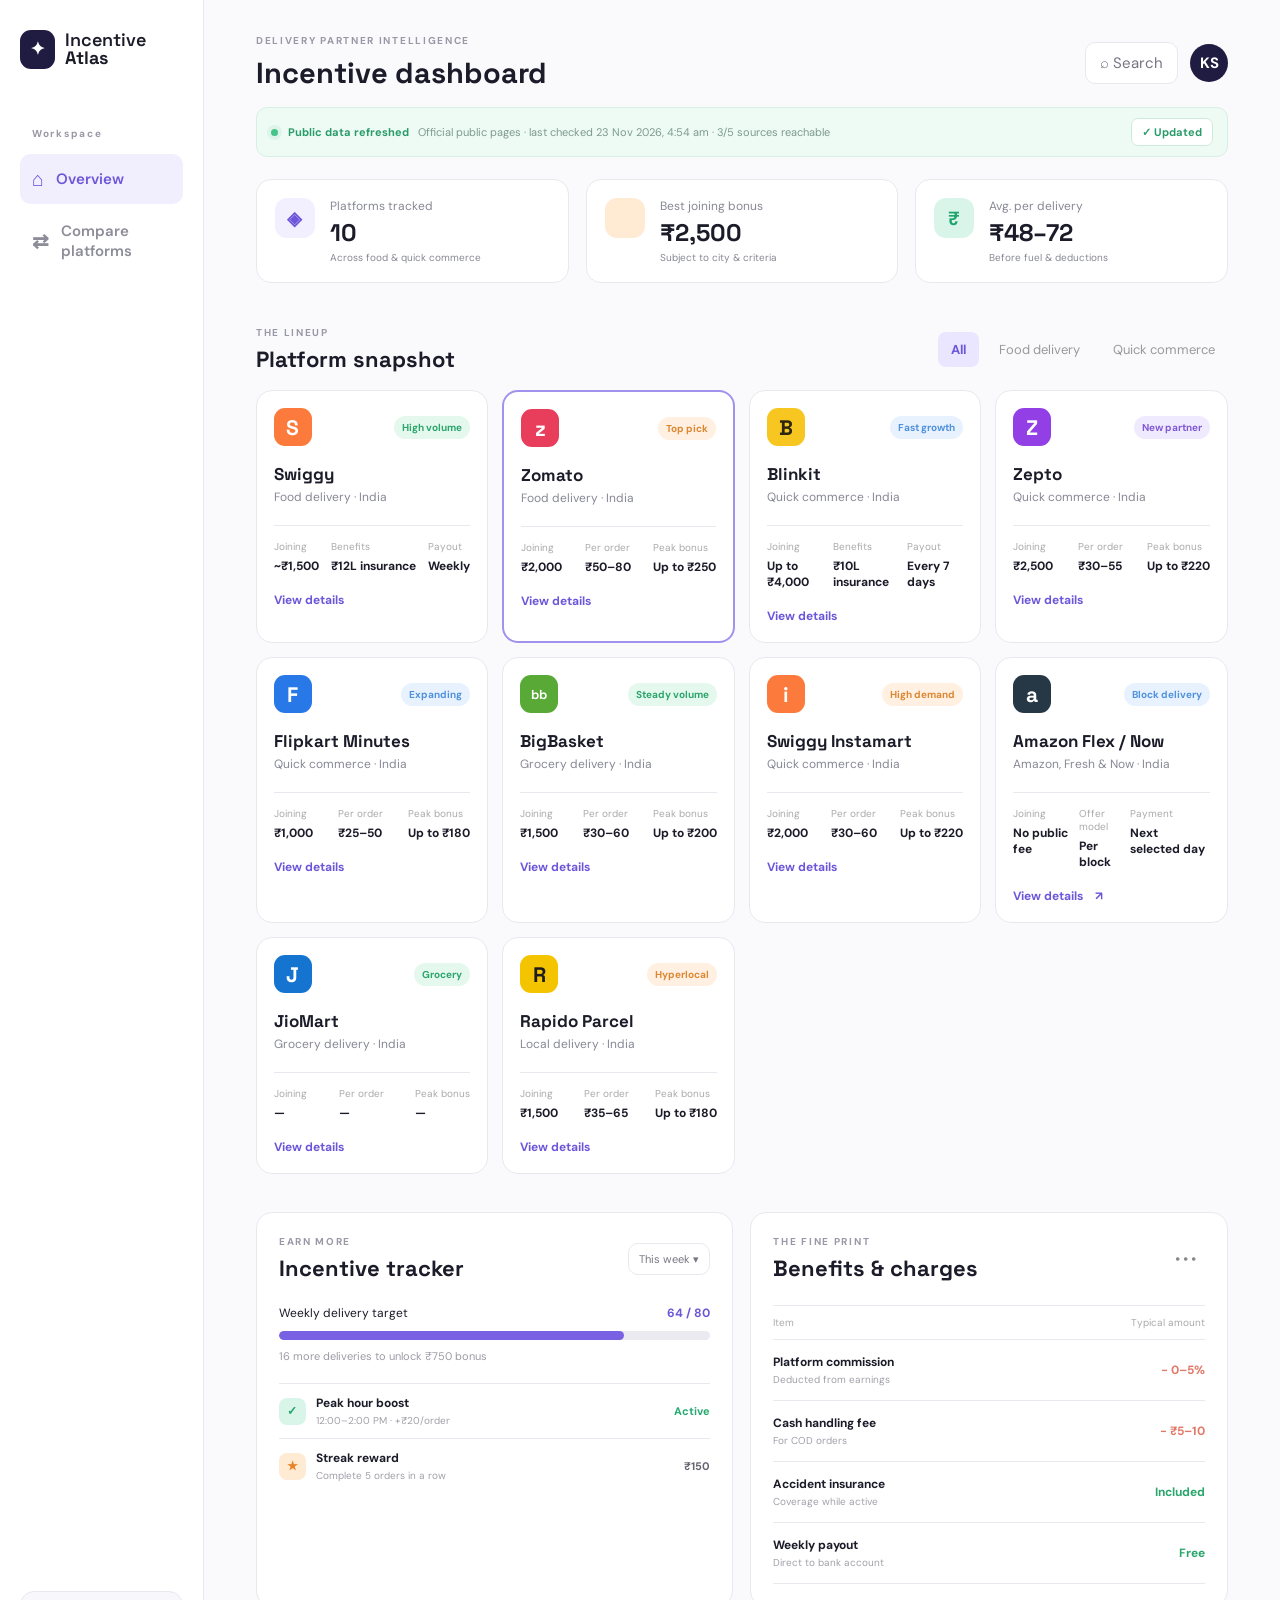
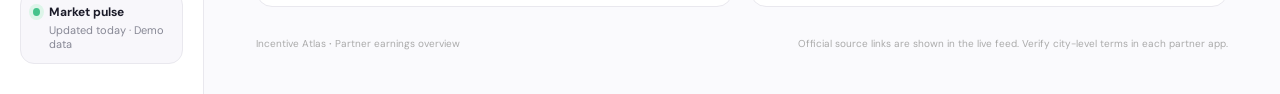
==== index.html @ b189406c "Add Incentive Atlas dashboard" ====
<!doctype html>
<html lang="en">
  <head>
    <meta charset="UTF-8" />
    <meta name="viewport" content="width=device-width, initial-scale=1.0" />
    <title>Incentive Atlas — Delivery platform dashboard</title>
    <link rel="preconnect" href="https://fonts.googleapis.com" />
    <link rel="preconnect" href="https://fonts.gstatic.com" crossorigin />
    <link href="https://fonts.googleapis.com/css2?family=DM+Sans:wght@400;500;600;700&family=Space+Grotesk:wght@500;600;700&display=swap" rel="stylesheet" />
    <link rel="stylesheet" href="styles.css" />
  </head>
  <body>
    <div class="app-shell">
      <aside class="sidebar">
        <div class="brand"><span class="brand-mark">✦</span><span>Incentive<br /><b>Atlas</b></span></div>
        <div class="side-label">Workspace</div>
        <nav>
          <a class="active" href="#overview"><span>⌂</span> Overview</a>
          <a href="compare.html"><span>⇄</span> Compare platforms</a>
        </nav>
        <div class="sidebar-note"><span class="live-dot"></span><div><b>Market pulse</b><small>Updated today · Demo data</small></div></div>
      </aside>

      <main class="main-content">
        <header class="topbar">
          <div><p class="eyebrow">DELIVERY PARTNER INTELLIGENCE</p><h1>Incentive dashboard</h1></div>
          <div class="top-actions"><button class="ghost-btn">⌕ Search</button><button class="profile">KS</button></div>
        </header>
        <div class="live-bar"><span class="live-dot"></span><b>Public data refreshed</b><span id="feed-status">Official public pages · checking now</span><button id="refresh-feed">↻ Refresh data</button></div>

       

        <section class="stats-row">
          <div class="stat-card"><div class="stat-icon purple">◈</div><div><span>Platforms tracked</span><strong>10</strong><small>Across food & quick commerce</small></div></div>
          <div class="stat-card"><div class="stat-icon orange"></div><div><span>Best joining bonus</span><strong>₹2,500</strong><small>Subject to city & criteria</small></div></div>
          <div class="stat-card"><div class="stat-icon green">₹</div><div><span>Avg. per delivery</span><strong>₹48–72</strong><small>Before fuel & deductions</small></div></div>
        </section>

        <section class="section-head" id="platforms"><div><p class="eyebrow">THE LINEUP</p><h3>Platform snapshot</h3></div><div class="filter-group"><button class="filter active" data-filter="all">All</button><button class="filter" data-filter="food">Food delivery</button><button class="filter" data-filter="quick">Quick commerce</button></div></section>
        <section class="platform-grid">
          <article class="platform-card" data-type="food"><div class="platform-top"><div class="platform-brand swiggy-bg"><span>S</span></div><span class="status">High volume</span></div><h4>Swiggy</h4><p>Food delivery · India</p><div class="platform-numbers"><div><small>Joining</small><b>~₹1,500</b></div><div><small>Benefits</small><b>₹12L insurance</b></div><div><small>Payout</small><b>Weekly</b></div></div><button class="text-btn" onclick="openModal('Swiggy')">View details </button></article>
          <article class="platform-card featured" data-type="food"><div class="platform-top"><div class="platform-brand zomato-bg"><span>z</span></div><span class="status warm">Top pick</span></div><h4>Zomato</h4><p>Food delivery · India</p><div class="platform-numbers"><div><small>Joining</small><b>₹2,000</b></div><div><small>Per order</small><b>₹50–80</b></div><div><small>Peak bonus</small><b>Up to ₹250</b></div></div><button class="text-btn" onclick="openModal('Zomato')">View details </button></article>
          <article class="platform-card" data-type="quick"><div class="platform-top"><div class="platform-brand blinkit-bg"><span>B</span></div><span class="status blue">Fast growth</span></div><h4>Blinkit</h4><p>Quick commerce · India</p><div class="platform-numbers"><div><small>Joining</small><b>Up to ₹4,000</b></div><div><small>Benefits</small><b>₹10L insurance</b></div><div><small>Payout</small><b>Every 7 days</b></div></div><button class="text-btn" onclick="openModal('Blinkit')">View details </button></article>
          <article class="platform-card" data-type="quick"><div class="platform-top"><div class="platform-brand zepto-bg"><span>Z</span></div><span class="status purple-pill">New partner</span></div><h4>Zepto</h4><p>Quick commerce · India</p><div class="platform-numbers"><div><small>Joining</small><b>₹2,500</b></div><div><small>Per order</small><b>₹30–55</b></div><div><small>Peak bonus</small><b>Up to ₹220</b></div></div><button class="text-btn" onclick="openModal('Zepto')">View details </button></article>
          <article class="platform-card" data-type="quick"><div class="platform-top"><div class="platform-brand flipkart-bg"><span>F</span></div><span class="status blue">Expanding</span></div><h4>Flipkart Minutes</h4><p>Quick commerce · India</p><div class="platform-numbers"><div><small>Joining</small><b>₹1,000</b></div><div><small>Per order</small><b>₹25–50</b></div><div><small>Peak bonus</small><b>Up to ₹180</b></div></div><button class="text-btn" onclick="openModal('Flipkart Minutes')">View details </button></article>
          <article class="platform-card" data-type="quick"><div class="platform-top"><div class="platform-brand bigbasket-bg"><span>bb</span></div><span class="status">Steady volume</span></div><h4>BigBasket</h4><p>Grocery delivery · India</p><div class="platform-numbers"><div><small>Joining</small><b>₹1,500</b></div><div><small>Per order</small><b>₹30–60</b></div><div><small>Peak bonus</small><b>Up to ₹200</b></div></div><button class="text-btn" onclick="openModal('BigBasket')">View details </button></article>
          <article class="platform-card" data-type="quick"><div class="platform-top"><div class="platform-brand instamart-bg"><span>i</span></div><span class="status warm">High demand</span></div><h4>Swiggy Instamart</h4><p>Quick commerce · India</p><div class="platform-numbers"><div><small>Joining</small><b>₹2,000</b></div><div><small>Per order</small><b>₹30–60</b></div><div><small>Peak bonus</small><b>Up to ₹220</b></div></div><button class="text-btn" onclick="openModal('Swiggy Instamart')">View details </button></article>
          <article class="platform-card" data-type="quick"><div class="platform-top"><div class="platform-brand amazon-bg"><span>a</span></div><span class="status blue">Block delivery</span></div><h4>Amazon Flex / Now</h4><p>Amazon, Fresh & Now · India</p><div class="platform-numbers"><div><small>Joining</small><b>No public fee</b></div><div><small>Offer model</small><b>Per block</b></div><div><small>Payment</small><b>Next selected day</b></div></div><button class="text-btn" onclick="openModal('Amazon Flex / Amazon Now')">View details <span>↗</span></button></article>
          <article class="platform-card" data-type="quick"><div class="platform-top"><div class="platform-brand jiomart-bg"><span>J</span></div><span class="status">Grocery</span></div><h4>JioMart</h4><p>Grocery delivery · India</p><div class="platform-numbers"><div><small>Joining</small><b>—</b></div><div><small>Per order</small><b>—</b></div><div><small>Peak bonus</small><b>—</b></div></div><button class="text-btn" onclick="openModal('JioMart')">View details </button></article>
          <article class="platform-card" data-type="quick"><div class="platform-top"><div class="platform-brand rapido-bg"><span>R</span></div><span class="status warm">Hyperlocal</span></div><h4>Rapido Parcel</h4><p>Local delivery · India</p><div class="platform-numbers"><div><small>Joining</small><b>₹1,500</b></div><div><small>Per order</small><b>₹35–65</b></div><div><small>Peak bonus</small><b>Up to ₹180</b></div></div><button class="text-btn" onclick="openModal('Rapido Parcel')">View details </button></article>
        </section>

        <section class="lower-grid">
          <div class="panel" id="incentives"><div class="panel-head"><div><p class="eyebrow">EARN MORE</p><h3>Incentive tracker</h3></div><span class="date-chip">This week ▾</span></div><div class="progress-row"><div class="progress-label"><span>Weekly delivery target</span><b>64 / 80</b></div><div class="progress"><i style="width:80%"></i></div><small>16 more deliveries to unlock ₹750 bonus</small></div><div class="incentive-list"><div><span class="list-icon green">✓</span><div><b>Peak hour boost</b><small>12:00–2:00 PM · +₹20/order</small></div><strong>Active</strong></div><div><span class="list-icon orange">★</span><div><b>Streak reward</b><small>Complete 5 orders in a row</small></div><strong class="muted">₹150</strong></div><div><span class="list-icon purple">↗</span><div><b>Rain bonus</b><small>Automatically applied when active</small></div><strong class="muted">Variable</strong></div></div></div>
          <div class="panel" id="charges"><div class="panel-head"><div><p class="eyebrow">THE FINE PRINT</p><h3>Benefits & charges</h3></div><button class="dots">•••</button></div><div class="charge-table"><div class="table-row table-title"><span>Item</span><span>Typical amount</span></div><div class="table-row"><span><b>Platform commission</b><small>Deducted from earnings</small></span><strong class="negative">− 0–5%</strong></div><div class="table-row"><span><b>Cash handling fee</b><small>For COD orders</small></span><strong class="negative">− ₹5–10</strong></div><div class="table-row"><span><b>Accident insurance</b><small>Coverage while active</small></span><strong class="positive">Included</strong></div><div class="table-row"><span><b>Weekly payout</b><small>Direct to bank account</small></span><strong class="positive">Free</strong></div></div></div>
        </section>
        <footer><span>Incentive Atlas <b>·</b> Partner earnings overview</span><span>Official source links are shown in the live feed. Verify city-level terms in each partner app.</span></footer>
      </main>
    </div>
    <div class="modal-backdrop" id="modal" onclick="closeModal(event)"><div class="modal"><button class="modal-close" onclick="closeModal()">×</button><div class="modal-logo" id="modalLogo">S</div><p class="eyebrow">PLATFORM DETAILS</p><h2 id="modalTitle">Swiggy</h2><p id="modalCopy">Joining bonuses and earnings vary by city, slot, vehicle type, and current campaign. Use this panel as a quick comparison guide.</p><div class="modal-facts"><span><small>Joining bonus</small><b id="modalBonus">₹1,250</b></span><span><small>Earnings</small><b id="modalEarning">See app</b></span><span><small>Payout</small><b id="modalPayout">Weekly</b></span></div><div class="modal-extra"><p><b>Benefits:</b> <span id="modalBenefit">Partner benefits vary by campaign.</span></p><p><b>Charges:</b> <span id="modalFee">Check the partner agreement.</span></p></div><a id="modalSource" class="source-link" href="#" target="_blank" rel="noreferrer">Open official source ↗</a><button class="primary-btn" onclick="closeModal()">Got it</button></div></div>
    <script src="app.js?v=5"></script>
  </body>
</html>
---- styles.css ----
:root{--ink:#1b1b29;--muted:#878895;--line:#e9e8ee;--purple:#6d56d9;--lav:#f2efff;--cream:#fffaf2;--green:#d9f5e9;--orange:#ffead4}*{box-sizing:border-box}body{margin:0;background:#fafafd;color:var(--ink);font:15px 'DM Sans',sans-serif}h1,h2,h3,h4,p{margin:0}button{font:inherit;border:0;cursor:pointer}.app-shell{display:flex;min-height:100vh}.sidebar{width:238px;background:#fff;border-right:1px solid var(--line);padding:30px 20px;display:flex;flex-direction:column}.brand{display:flex;gap:10px;align-items:center;font:600 18px/1.05 'Space Grotesk'}.brand-mark{background:#201b40;color:#fff;border-radius:11px;padding:10px;font-size:18px}.side-label,.eyebrow{color:#9998a6;font-size:10px;letter-spacing:1.7px;font-weight:700}.side-label{margin:58px 12px 14px}nav{display:grid;gap:5px}nav a{color:#8d8c99;text-decoration:none;padding:12px;border-radius:11px;display:flex;gap:12px;align-items:center;font-weight:600}nav a.active,nav a:hover{background:#f1effe;color:var(--purple)}nav a span{font-size:20px}.sidebar-note{margin-top:auto;background:#f8f7fb;border:1px solid var(--line);border-radius:14px;padding:12px;display:flex;gap:9px}.sidebar-note small,.sidebar-note b{display:block}.sidebar-note b{font-size:12px}.sidebar-note small{color:var(--muted);font-size:11px;margin-top:3px}.live-dot{width:8px;height:8px;background:#45c38b;border-radius:50%;margin-top:4px;box-shadow:0 0 0 4px #ddf5e9}.main-content{width:min(1400px,100%);margin:auto;padding:34px 52px}.topbar,.section-head,.panel-head,.platform-top,.platform-numbers,.table-row,.progress-label{display:flex;align-items:center;justify-content:space-between}.topbar{margin-bottom:30px}.topbar h1{font:700 29px 'Space Grotesk';margin-top:7px}.top-actions{display:flex;gap:12px;align-items:center}.ghost-btn,.date-chip{background:#fff;border:1px solid var(--line);border-radius:10px;color:#777583;padding:10px 14px}.profile{height:38px;width:38px;border-radius:50%;background:#201b40;color:#fff;font-weight:700}.hero{min-height:315px;background:#242144;color:#fff;border-radius:24px;padding:42px 48px;display:flex;overflow:hidden;position:relative}.hero h2{font:600 42px/1.06 'Space Grotesk';letter-spacing:-1.7px;margin:13px 0}.hero h2 em{font-style:normal;color:#c6bbff}.hero-copy{color:#c4c2d3;max-width:420px;line-height:1.6}.mint{color:#8de1bf}.primary-btn{background:#7b63e8;color:#fff;padding:12px 17px;border-radius:10px;font-weight:700;margin-top:24px}.primary-btn span{margin-left:18px}.hero-art{flex:1;position:relative;min-width:390px}.orbit{position:absolute;border:1px solid #5b5486;border-radius:50%;transform:rotate(-15deg)}.orbit-one{width:320px;height:180px;right:8%;top:31px}.orbit-two{width:250px;height:290px;right:22%;top:-20px}.sun{position:absolute;right:28%;top:76px;background:#ffb96d;color:#5a3b27;height:112px;width:112px;display:grid;place-items:center;border-radius:50%;font:700 53px 'Space Grotesk';box-shadow:0 0 0 18px #f5ab6e22}.hero-card{position:absolute;background:#fff;color:var(--ink);padding:10px 13px;border-radius:12px;box-shadow:0 8px 22px #17143144;display:grid;grid-template-columns:auto 1fr;column-gap:9px;min-width:120px}.hero-card b{font-size:13px}.hero-card small{grid-column:2;color:#999;font-size:10px}.card-a{right:45%;top:9px}.card-b{right:4%;top:135px}.card-c{right:39%;bottom:12px}.mini-logo{grid-row:span 2;width:24px;height:24px;border-radius:7px;color:#fff;display:grid;place-items:center;font-weight:700}.swiggy{background:#fc7a3b}.blinkit{background:#f5bf28}.zepto{background:#9a48e9}.stats-row{display:grid;grid-template-columns:repeat(3,1fr);gap:17px;margin:22px 0 43px}.stat-card{background:#fff;border:1px solid var(--line);border-radius:15px;padding:18px;display:flex;gap:15px;align-items:flex-start}.stat-icon{width:40px;height:40px;border-radius:12px;display:grid;place-items:center;font-weight:700;font-size:19px}.purple{background:var(--lav);color:var(--purple)}.orange{background:var(--orange);color:#e88328}.green{background:var(--green);color:#20a66c}.stat-card span,.stat-card small{display:block;color:var(--muted);font-size:12px}.stat-card strong{display:block;font:700 24px 'Space Grotesk';margin:3px 0}.stat-card small{font-size:10px}.section-head{margin-bottom:17px}.section-head h3,.panel h3{font:700 22px 'Space Grotesk';margin-top:6px}.filter-group{display:flex;gap:7px}.filter{background:transparent;color:#999;padding:9px 13px;border-radius:8px;font-size:13px}.filter.active{background:#eae6ff;color:var(--purple);font-weight:700}.platform-grid{display:grid;grid-template-columns:repeat(4,1fr);gap:14px}.platform-card{background:#fff;border:1px solid var(--line);border-radius:16px;padding:17px;transition:transform .2s,box-shadow .2s}.platform-card:hover{transform:translateY(-3px);box-shadow:0 11px 25px #40356612}.platform-card.featured{border:2px solid #a093ed}.platform-brand{width:38px;height:38px;display:grid;place-items:center;border-radius:11px;color:#fff;font:700 21px 'Space Grotesk'}.swiggy-bg{background:#fc7a3b}.zomato-bg{background:#e83e5b}.blinkit-bg{background:#f7c620;color:#2d260c}.zepto-bg{background:#9240e5}.status{background:#e5f8ed;color:#2aa56c;padding:5px 8px;border-radius:20px;font-size:10px;font-weight:700}.status.warm{background:#fff0e2;color:#dd8732}.status.blue{background:#e8f2ff;color:#4f91dd}.purple-pill{background:#f0eaff;color:#8059d5}.platform-card h4{font:700 17px 'Space Grotesk';margin-top:17px}.platform-card p{color:var(--muted);font-size:12px;margin:4px 0 20px}.platform-numbers{align-items:start;border-top:1px solid var(--line);padding-top:14px;gap:7px}.platform-numbers small{display:block;color:#aaa;font-size:10px}.platform-numbers b{font-size:12px;display:block;margin-top:5px}.text-btn{background:none;color:var(--purple);font-size:12px;font-weight:700;margin-top:18px;padding:0}.text-btn span{margin-left:9px}.lower-grid{display:grid;grid-template-columns:1fr 1fr;gap:17px;margin-top:38px}.panel{background:#fff;border:1px solid var(--line);border-radius:16px;padding:22px}.panel-head{margin-bottom:23px}.date-chip{font-size:11px;padding:8px 10px}.progress-label{font-size:12px;margin-bottom:10px}.progress-label b{color:var(--purple)}.progress{height:9px;background:#eceaf1;border-radius:10px;overflow:hidden}.progress i{height:100%;background:#7861e3;display:block;border-radius:10px}.progress-row>small{color:#9c9ba6;font-size:11px;display:block;margin-top:9px}.incentive-list{margin-top:20px}.incentive-list>div{display:flex;align-items:center;gap:10px;padding:11px 0;border-top:1px solid var(--line)}.list-icon{width:27px;height:27px;border-radius:8px;display:grid;place-items:center;font-size:12px;font-weight:700}.incentive-list b,.incentive-list small{display:block}.incentive-list b{font-size:12px}.incentive-list small{color:#a1a0aa;font-size:10px;margin-top:3px}.incentive-list strong{margin-left:auto;color:#26aa70;font-size:11px}.incentive-list strong.muted{color:#666471}.dots{color:#888;background:none;letter-spacing:3px}.charge-table{border-top:1px solid var(--line)}.table-row{padding:14px 0;border-bottom:1px solid var(--line);font-size:12px}.table-row span:first-child{display:grid;gap:3px}.table-row small{color:#a1a0aa;font-size:10px}.table-title{color:#aaa;font-size:10px;padding:10px 0}.negative{color:#e27867}.positive{color:#2aa56c}footer{display:flex;justify-content:space-between;color:#aaa;font-size:10px;margin:30px 0 10px}.modal-backdrop{position:fixed;inset:0;background:#18152d88;display:none;place-items:center;padding:20px}.modal-backdrop.show{display:grid}.modal{background:#fff;border-radius:20px;padding:30px;max-width:390px;width:100%;position:relative}.modal-close{position:absolute;right:18px;top:15px;background:none;font-size:24px;color:#999}.modal-logo{width:50px;height:50px;border-radius:14px;background:#fc7a3b;color:#fff;display:grid;place-items:center;font:700 25px 'Space Grotesk';margin-bottom:22px}.modal h2{font:700 28px 'Space Grotesk';margin:8px 0}.modal p:not(.eyebrow){color:#888;line-height:1.5;font-size:13px}.modal-facts{display:grid;grid-template-columns:repeat(3,1fr);gap:8px;margin-top:22px}.modal-facts span{background:#f8f7fb;border-radius:10px;padding:10px}.modal-facts small,.modal-facts b{display:block;font-size:10px}.modal-facts b{font-size:12px;margin-top:5px}
@media(max-width:1050px){.sidebar{width:190px}.main-content{padding:28px}.platform-grid{grid-template-columns:repeat(2,1fr)}.hero-art{min-width:320px}.card-a{right:35%}.card-c{right:24%}.sun{right:19%}}@media(max-width:720px){.sidebar{display:none}.main-content{padding:20px 14px}.hero{padding:28px;display:block}.hero h2{font-size:34px}.hero-art{height:180px;min-width:0;margin-top:20px}.sun{right:30%;top:35px}.card-a{right:45%;top:0}.card-b{right:0;top:80px}.card-c{right:35%;bottom:0}.stats-row,.lower-grid{grid-template-columns:1fr}.section-head{align-items:flex-start;gap:10px;display:block}.filter-group{margin-top:15px;overflow:auto}.platform-grid{grid-template-columns:1fr 1fr}.platform-numbers{display:block}.platform-numbers>div{display:flex;justify-content:space-between;margin:5px 0}.platform-numbers b{margin:0}footer{display:block;line-height:1.8}}
.flipkart-bg{background:#2878e8}.bigbasket-bg{background:#58a935;font-size:13px}.instamart-bg{background:#fc7a3b}.amazon-bg{background:#263746}.jiomart-bg{background:#1674d1}.rapido-bg{background:#f5c400;color:#1c1c1c}.live-bar{display:flex;align-items:center;gap:9px;background:#eefaf4;border:1px solid #d6f1e3;color:#299b69;border-radius:11px;padding:10px 14px;font-size:11px;margin:-14px 0 20px}.live-bar .live-dot{margin:0 1px 0 0;width:7px;height:7px}.live-bar span:nth-child(3){color:#7c9b8c}.live-bar button{margin-left:auto;background:#fff;border:1px solid #cdebdc;color:#299b69;border-radius:7px;padding:6px 10px;font-size:11px;font-weight:700}
.platform-card{cursor:pointer}.modal-extra{border-top:1px solid var(--line);margin-top:18px;padding-top:13px}.modal-extra p{font-size:12px!important;margin:8px 0}.source-link{display:inline-block;color:var(--purple);font-size:12px;font-weight:700;margin-top:8px;text-decoration:none}
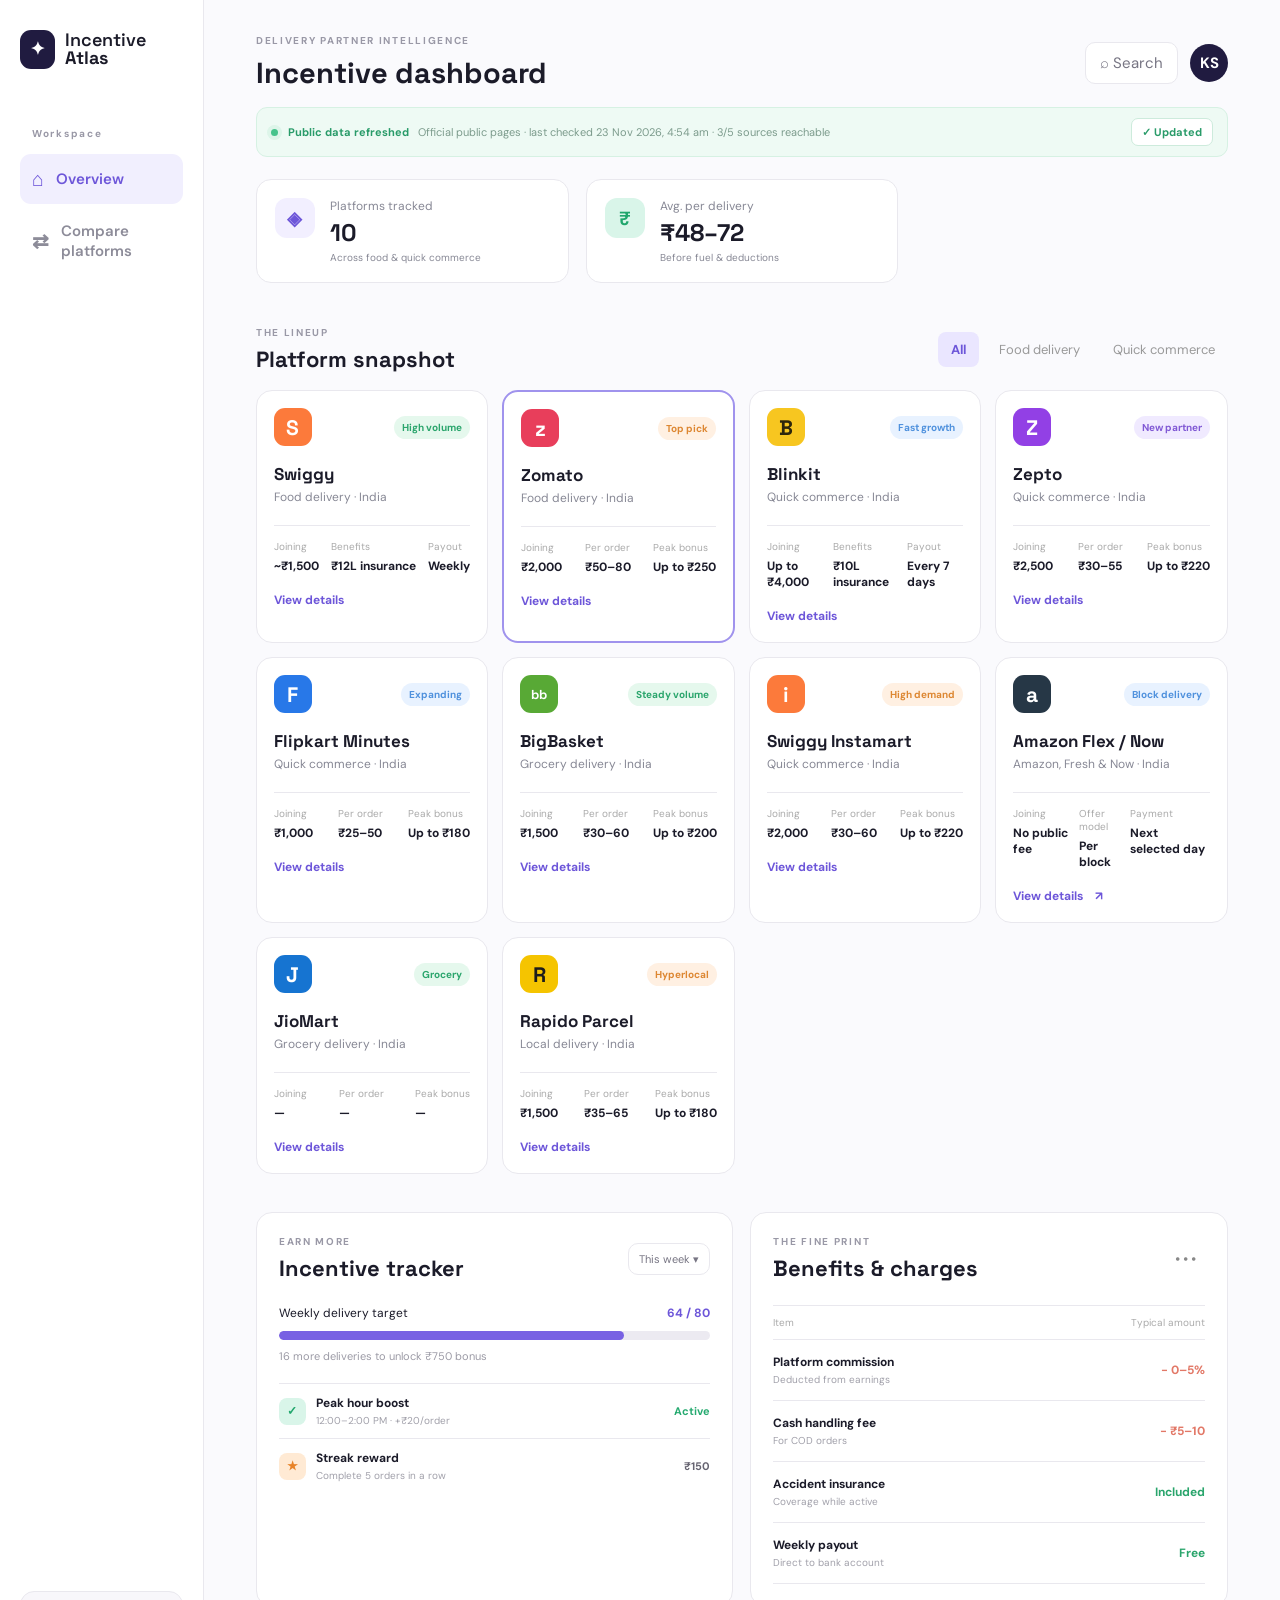
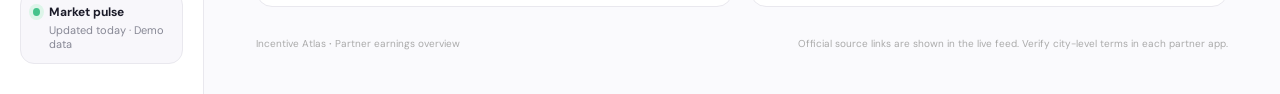
==== commit c8039a1d: "Restore dashboard figures and remove bonus KPI" ====
--- a/index.html
+++ b/index.html
@@ -32,7 +32,6 @@
 
         <section class="stats-row">
           <div class="stat-card"><div class="stat-icon purple">◈</div><div><span>Platforms tracked</span><strong>10</strong><small>Across food & quick commerce</small></div></div>
-          <div class="stat-card"><div class="stat-icon orange"></div><div><span>Best joining bonus</span><strong>₹2,500</strong><small>Subject to city & criteria</small></div></div>
           <div class="stat-card"><div class="stat-icon green">₹</div><div><span>Avg. per delivery</span><strong>₹48–72</strong><small>Before fuel & deductions</small></div></div>
         </section>
 
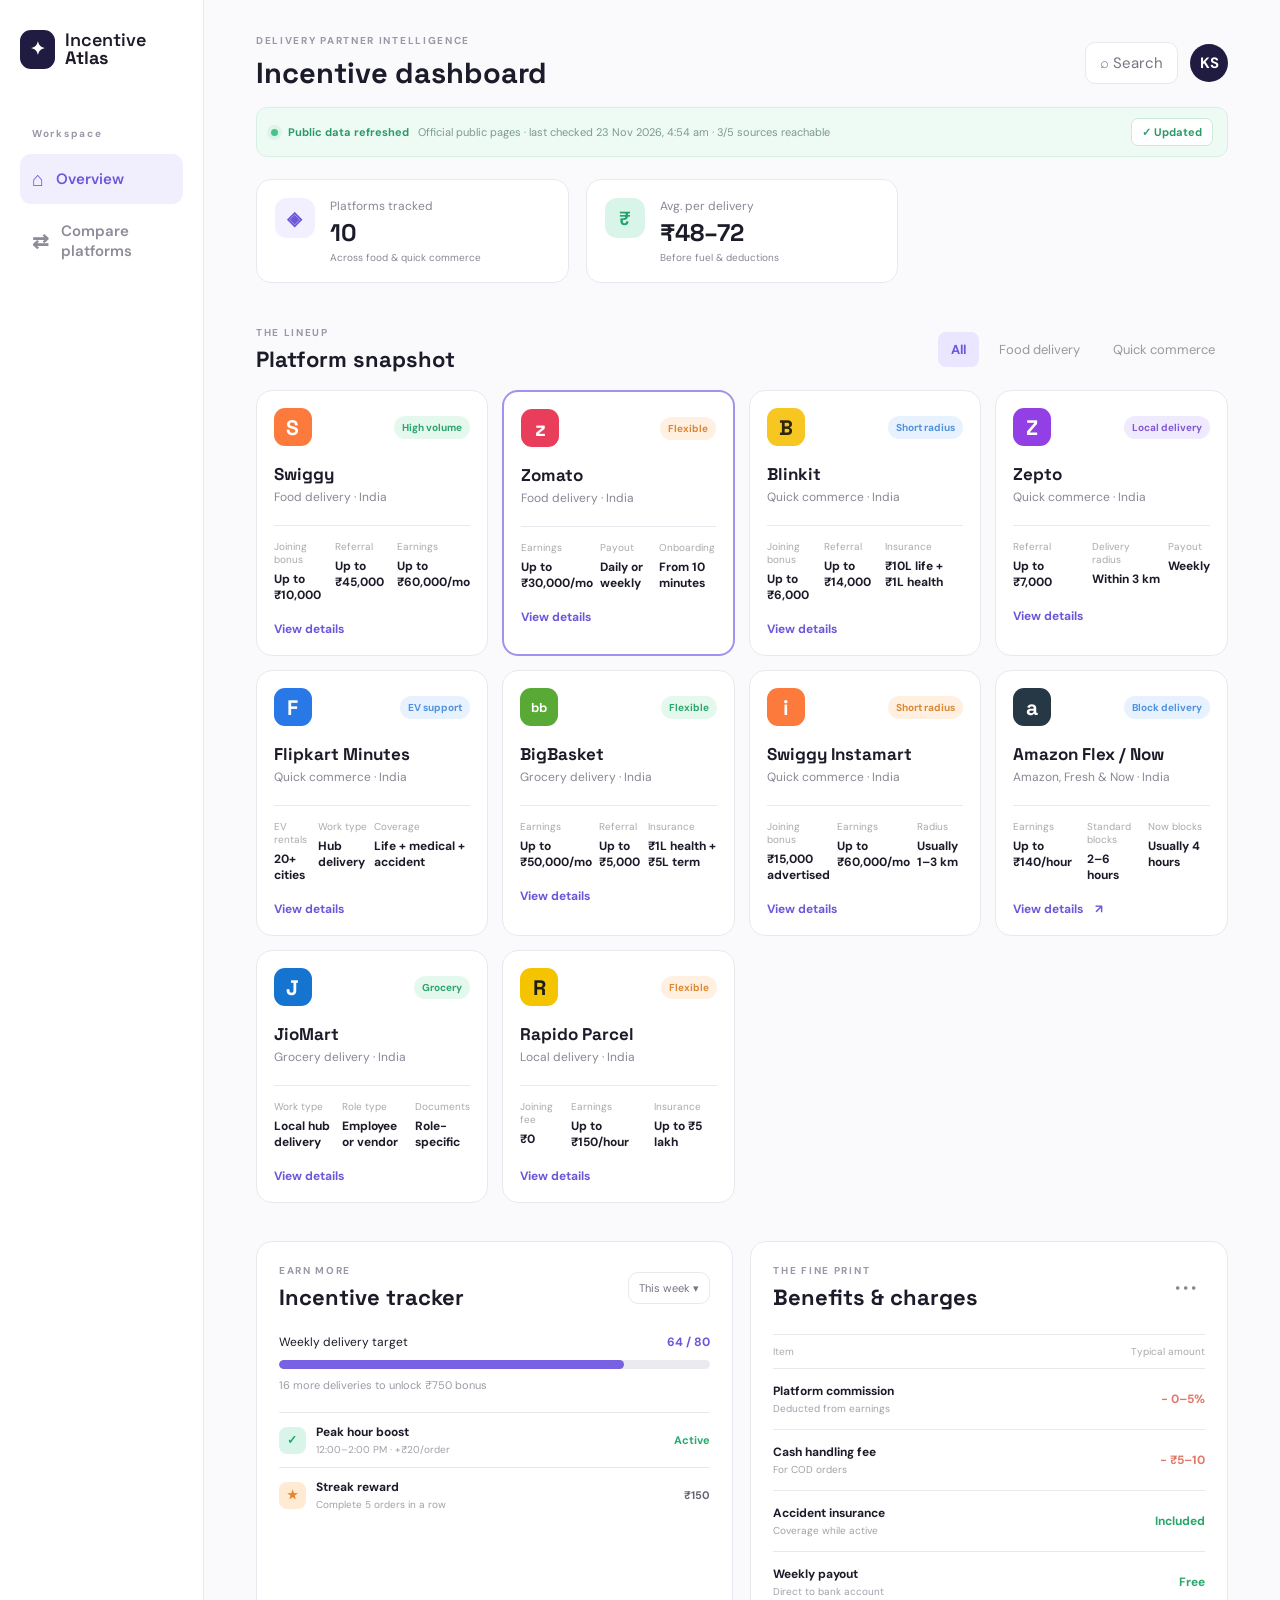
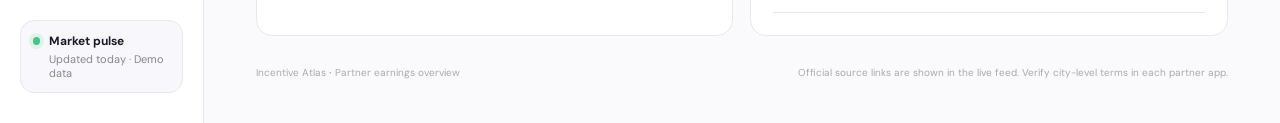
==== commit 8149dd51: "Updated relevant data" ====
--- a/index.html
+++ b/index.html
@@ -37,16 +37,16 @@
 
         <section class="section-head" id="platforms"><div><p class="eyebrow">THE LINEUP</p><h3>Platform snapshot</h3></div><div class="filter-group"><button class="filter active" data-filter="all">All</button><button class="filter" data-filter="food">Food delivery</button><button class="filter" data-filter="quick">Quick commerce</button></div></section>
         <section class="platform-grid">
-          <article class="platform-card" data-type="food"><div class="platform-top"><div class="platform-brand swiggy-bg"><span>S</span></div><span class="status">High volume</span></div><h4>Swiggy</h4><p>Food delivery · India</p><div class="platform-numbers"><div><small>Joining</small><b>~₹1,500</b></div><div><small>Benefits</small><b>₹12L insurance</b></div><div><small>Payout</small><b>Weekly</b></div></div><button class="text-btn" onclick="openModal('Swiggy')">View details </button></article>
-          <article class="platform-card featured" data-type="food"><div class="platform-top"><div class="platform-brand zomato-bg"><span>z</span></div><span class="status warm">Top pick</span></div><h4>Zomato</h4><p>Food delivery · India</p><div class="platform-numbers"><div><small>Joining</small><b>₹2,000</b></div><div><small>Per order</small><b>₹50–80</b></div><div><small>Peak bonus</small><b>Up to ₹250</b></div></div><button class="text-btn" onclick="openModal('Zomato')">View details </button></article>
-          <article class="platform-card" data-type="quick"><div class="platform-top"><div class="platform-brand blinkit-bg"><span>B</span></div><span class="status blue">Fast growth</span></div><h4>Blinkit</h4><p>Quick commerce · India</p><div class="platform-numbers"><div><small>Joining</small><b>Up to ₹4,000</b></div><div><small>Benefits</small><b>₹10L insurance</b></div><div><small>Payout</small><b>Every 7 days</b></div></div><button class="text-btn" onclick="openModal('Blinkit')">View details </button></article>
-          <article class="platform-card" data-type="quick"><div class="platform-top"><div class="platform-brand zepto-bg"><span>Z</span></div><span class="status purple-pill">New partner</span></div><h4>Zepto</h4><p>Quick commerce · India</p><div class="platform-numbers"><div><small>Joining</small><b>₹2,500</b></div><div><small>Per order</small><b>₹30–55</b></div><div><small>Peak bonus</small><b>Up to ₹220</b></div></div><button class="text-btn" onclick="openModal('Zepto')">View details </button></article>
-          <article class="platform-card" data-type="quick"><div class="platform-top"><div class="platform-brand flipkart-bg"><span>F</span></div><span class="status blue">Expanding</span></div><h4>Flipkart Minutes</h4><p>Quick commerce · India</p><div class="platform-numbers"><div><small>Joining</small><b>₹1,000</b></div><div><small>Per order</small><b>₹25–50</b></div><div><small>Peak bonus</small><b>Up to ₹180</b></div></div><button class="text-btn" onclick="openModal('Flipkart Minutes')">View details </button></article>
-          <article class="platform-card" data-type="quick"><div class="platform-top"><div class="platform-brand bigbasket-bg"><span>bb</span></div><span class="status">Steady volume</span></div><h4>BigBasket</h4><p>Grocery delivery · India</p><div class="platform-numbers"><div><small>Joining</small><b>₹1,500</b></div><div><small>Per order</small><b>₹30–60</b></div><div><small>Peak bonus</small><b>Up to ₹200</b></div></div><button class="text-btn" onclick="openModal('BigBasket')">View details </button></article>
-          <article class="platform-card" data-type="quick"><div class="platform-top"><div class="platform-brand instamart-bg"><span>i</span></div><span class="status warm">High demand</span></div><h4>Swiggy Instamart</h4><p>Quick commerce · India</p><div class="platform-numbers"><div><small>Joining</small><b>₹2,000</b></div><div><small>Per order</small><b>₹30–60</b></div><div><small>Peak bonus</small><b>Up to ₹220</b></div></div><button class="text-btn" onclick="openModal('Swiggy Instamart')">View details </button></article>
-          <article class="platform-card" data-type="quick"><div class="platform-top"><div class="platform-brand amazon-bg"><span>a</span></div><span class="status blue">Block delivery</span></div><h4>Amazon Flex / Now</h4><p>Amazon, Fresh & Now · India</p><div class="platform-numbers"><div><small>Joining</small><b>No public fee</b></div><div><small>Offer model</small><b>Per block</b></div><div><small>Payment</small><b>Next selected day</b></div></div><button class="text-btn" onclick="openModal('Amazon Flex / Amazon Now')">View details <span>↗</span></button></article>
-          <article class="platform-card" data-type="quick"><div class="platform-top"><div class="platform-brand jiomart-bg"><span>J</span></div><span class="status">Grocery</span></div><h4>JioMart</h4><p>Grocery delivery · India</p><div class="platform-numbers"><div><small>Joining</small><b>—</b></div><div><small>Per order</small><b>—</b></div><div><small>Peak bonus</small><b>—</b></div></div><button class="text-btn" onclick="openModal('JioMart')">View details </button></article>
-          <article class="platform-card" data-type="quick"><div class="platform-top"><div class="platform-brand rapido-bg"><span>R</span></div><span class="status warm">Hyperlocal</span></div><h4>Rapido Parcel</h4><p>Local delivery · India</p><div class="platform-numbers"><div><small>Joining</small><b>₹1,500</b></div><div><small>Per order</small><b>₹35–65</b></div><div><small>Peak bonus</small><b>Up to ₹180</b></div></div><button class="text-btn" onclick="openModal('Rapido Parcel')">View details </button></article>
+          <article class="platform-card" data-type="food"><div class="platform-top"><div class="platform-brand swiggy-bg"><span>S</span></div><span class="status">High volume</span></div><h4>Swiggy</h4><p>Food delivery · India</p><div class="platform-numbers"><div><small>Joining bonus</small><b>Up to ₹10,000</b></div><div><small>Referral</small><b>Up to ₹45,000</b></div><div><small>Earnings</small><b>Up to ₹60,000/mo</b></div></div><button class="text-btn" onclick="openModal('Swiggy')">View details</button></article>
+          <article class="platform-card featured" data-type="food"><div class="platform-top"><div class="platform-brand zomato-bg"><span>z</span></div><span class="status warm">Flexible</span></div><h4>Zomato</h4><p>Food delivery · India</p><div class="platform-numbers"><div><small>Earnings</small><b>Up to ₹30,000/mo</b></div><div><small>Payout</small><b>Daily or weekly</b></div><div><small>Onboarding</small><b>From 10 minutes</b></div></div><button class="text-btn" onclick="openModal('Zomato')">View details</button></article>
+          <article class="platform-card" data-type="quick"><div class="platform-top"><div class="platform-brand blinkit-bg"><span>B</span></div><span class="status blue">Short radius</span></div><h4>Blinkit</h4><p>Quick commerce · India</p><div class="platform-numbers"><div><small>Joining bonus</small><b>Up to ₹6,000</b></div><div><small>Referral</small><b>Up to ₹14,000</b></div><div><small>Insurance</small><b>₹10L life + ₹1L health</b></div></div><button class="text-btn" onclick="openModal('Blinkit')">View details</button></article>
+          <article class="platform-card" data-type="quick"><div class="platform-top"><div class="platform-brand zepto-bg"><span>Z</span></div><span class="status purple-pill">Local delivery</span></div><h4>Zepto</h4><p>Quick commerce · India</p><div class="platform-numbers"><div><small>Referral</small><b>Up to ₹7,000</b></div><div><small>Delivery radius</small><b>Within 3 km</b></div><div><small>Payout</small><b>Weekly</b></div></div><button class="text-btn" onclick="openModal('Zepto')">View details</button></article>
+          <article class="platform-card" data-type="quick"><div class="platform-top"><div class="platform-brand flipkart-bg"><span>F</span></div><span class="status blue">EV support</span></div><h4>Flipkart Minutes</h4><p>Quick commerce · India</p><div class="platform-numbers"><div><small>EV rentals</small><b>20+ cities</b></div><div><small>Work type</small><b>Hub delivery</b></div><div><small>Coverage</small><b>Life + medical + accident</b></div></div><button class="text-btn" onclick="openModal('Flipkart Minutes')">View details</button></article>
+          <article class="platform-card" data-type="quick"><div class="platform-top"><div class="platform-brand bigbasket-bg"><span>bb</span></div><span class="status">Flexible</span></div><h4>BigBasket</h4><p>Grocery delivery · India</p><div class="platform-numbers"><div><small>Earnings</small><b>Up to ₹50,000/mo</b></div><div><small>Referral</small><b>Up to ₹5,000</b></div><div><small>Insurance</small><b>₹1L health + ₹5L term</b></div></div><button class="text-btn" onclick="openModal('BigBasket')">View details</button></article>
+          <article class="platform-card" data-type="quick"><div class="platform-top"><div class="platform-brand instamart-bg"><span>i</span></div><span class="status warm">Short radius</span></div><h4>Swiggy Instamart</h4><p>Quick commerce · India</p><div class="platform-numbers"><div><small>Joining bonus</small><b>₹15,000 advertised</b></div><div><small>Earnings</small><b>Up to ₹60,000/mo</b></div><div><small>Radius</small><b>Usually 1–3 km</b></div></div><button class="text-btn" onclick="openModal('Swiggy Instamart')">View details</button></article>
+          <article class="platform-card" data-type="quick"><div class="platform-top"><div class="platform-brand amazon-bg"><span>a</span></div><span class="status blue">Block delivery</span></div><h4>Amazon Flex / Now</h4><p>Amazon, Fresh & Now · India</p><div class="platform-numbers"><div><small>Earnings</small><b>Up to ₹140/hour</b></div><div><small>Standard blocks</small><b>2–6 hours</b></div><div><small>Now blocks</small><b>Usually 4 hours</b></div></div><button class="text-btn" onclick="openModal('Amazon Flex / Amazon Now')">View details <span>↗</span></button></article>
+          <article class="platform-card" data-type="quick"><div class="platform-top"><div class="platform-brand jiomart-bg"><span>J</span></div><span class="status">Grocery</span></div><h4>JioMart</h4><p>Grocery delivery · India</p><div class="platform-numbers"><div><small>Work type</small><b>Local hub delivery</b></div><div><small>Role type</small><b>Employee or vendor</b></div><div><small>Documents</small><b>Role-specific</b></div></div><button class="text-btn" onclick="openModal('JioMart')">View details</button></article>
+          <article class="platform-card" data-type="quick"><div class="platform-top"><div class="platform-brand rapido-bg"><span>R</span></div><span class="status warm">Flexible</span></div><h4>Rapido Parcel</h4><p>Local delivery · India</p><div class="platform-numbers"><div><small>Joining fee</small><b>₹0</b></div><div><small>Earnings</small><b>Up to ₹150/hour</b></div><div><small>Insurance</small><b>Up to ₹5 lakh</b></div></div><button class="text-btn" onclick="openModal('Rapido Parcel')">View details</button></article>
         </section>
 
         <section class="lower-grid">
@@ -56,7 +56,7 @@
         <footer><span>Incentive Atlas <b>·</b> Partner earnings overview</span><span>Official source links are shown in the live feed. Verify city-level terms in each partner app.</span></footer>
       </main>
     </div>
-    <div class="modal-backdrop" id="modal" onclick="closeModal(event)"><div class="modal"><button class="modal-close" onclick="closeModal()">×</button><div class="modal-logo" id="modalLogo">S</div><p class="eyebrow">PLATFORM DETAILS</p><h2 id="modalTitle">Swiggy</h2><p id="modalCopy">Joining bonuses and earnings vary by city, slot, vehicle type, and current campaign. Use this panel as a quick comparison guide.</p><div class="modal-facts"><span><small>Joining bonus</small><b id="modalBonus">₹1,250</b></span><span><small>Earnings</small><b id="modalEarning">See app</b></span><span><small>Payout</small><b id="modalPayout">Weekly</b></span></div><div class="modal-extra"><p><b>Benefits:</b> <span id="modalBenefit">Partner benefits vary by campaign.</span></p><p><b>Charges:</b> <span id="modalFee">Check the partner agreement.</span></p></div><a id="modalSource" class="source-link" href="#" target="_blank" rel="noreferrer">Open official source ↗</a><button class="primary-btn" onclick="closeModal()">Got it</button></div></div>
-    <script src="app.js?v=5"></script>
+    <div class="modal-backdrop" id="modal" onclick="closeModal(event)"><div class="modal"><button class="modal-close" onclick="closeModal()">×</button><div class="modal-logo" id="modalLogo">S</div><p class="eyebrow">PLATFORM DETAILS</p><h2 id="modalTitle">Swiggy</h2><p id="modalCopy">Joining bonuses, earnings and charges are shown in the platform details page.</p><div class="modal-facts"><span><small>Joining bonus</small><b id="modalBonus">₹1,250</b></span><span><small>Earnings</small><b id="modalEarning">See details</b></span><span><small>Payout</small><b id="modalPayout">Weekly</b></span></div><div class="modal-extra"><p><b>Benefits:</b> <span id="modalBenefit">See platform details</span></p><p><b>Charges:</b> <span id="modalFee">See platform details</span></p></div><a id="modalSource" class="source-link" href="#" target="_blank" rel="noreferrer">Open official source ↗</a><button class="primary-btn" onclick="closeModal()">Got it</button></div></div>
+    <script src="app.js?v=6"></script>
   </body>
 </html>
